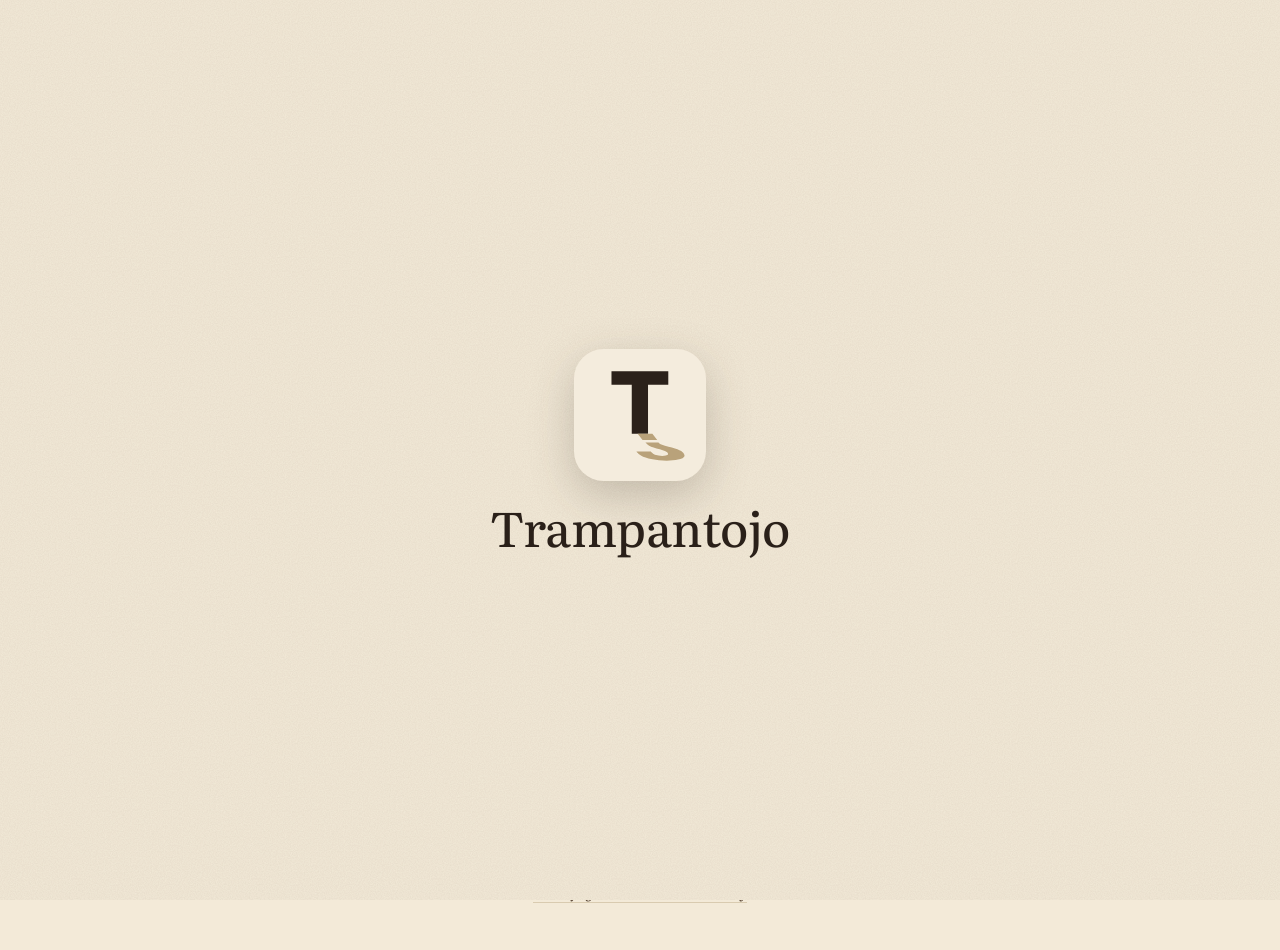
==== index.html @ ec81fda3 "Cambia el aviso del tutorial por un botón «SALTAR TUTORIAL» Co-Authored-By: Claude Opus 5.5 <noreply" ====
<!doctype html>
<html lang="es">
<head>
  <meta charset="utf-8">
  <meta name="viewport" content="width=device-width, initial-scale=1, viewport-fit=cover">
  <title>Trampantojo</title>
  <meta name="description" content="Trampantojo: tres retos crípticos al día, en español. Cada frase esconde otra.">
  <meta name="theme-color" content="#F3EAD8" id="meta-tema">
  <link rel="icon" href="img/logo.svg" type="image/svg+xml">
  <link rel="apple-touch-icon" href="img/apple-touch-icon.png">
  <script>
    // Aplica el tema guardado antes de pintar, para evitar el destello.
    try {
      var t = localStorage.getItem('trampantojo:tema');
      if (t === 'claro') document.documentElement.dataset.theme = 'light';
      if (t === 'oscuro') document.documentElement.dataset.theme = 'dark';
    } catch (e) {}
  </script>
  <link rel="preconnect" href="https://fonts.googleapis.com">
  <link rel="preconnect" href="https://fonts.gstatic.com" crossorigin>
  <link rel="stylesheet" href="https://fonts.googleapis.com/css2?family=Fraunces:ital,opsz,wght@0,9..144,400..700;1,9..144,400..600&family=Literata:ital,opsz,wght@0,7..72,400..700;1,7..72,400..500&display=swap">
  <link rel="stylesheet" href="css/estilos.css">
  <script src="volver-almanaque.js" defer></script>
  <script type="module" src="js/app.js"></script>
</head>
<body>
  <svg width="0" height="0" style="position:absolute" aria-hidden="true">
    <symbol id="i-logo" viewBox="80 80 800 800">
      <rect x="80" y="80" width="800" height="800" rx="180" fill="#F4ECDD"/>
      <g transform="translate(480 480) scale(1.35) translate(-480 -480)">
        <path d="M352 284h255v60h-91v220h-73V344h-91z" fill="#2B211A"/>
        <path d="M469.5 564 535.5 564 557.5 592 491.5 592ZM504 603 563 603 565 606 570 610 579 614 592 618 608 622 623 626 637 630 648 634 657 638 665 642 670 646 674 650 677 654 679 658 680 662 679 666 676 670 671 674 661 678 640 682 600 685.5 565 683 536 679 518 675 505 671 494 667 486 663 479 659 474 655 470 651 466 647 464 644 529 644 530 646 534 650 539 654 547 658 563 662 580 664.5 596 662 605 658 606 654 604 650 600 646 592 642 582 638 569 634 554 630 541 626 530 622 521 618 515 614 511 610 507 606Z" fill="#B9A27A"/>
      </g>
    </symbol>
    <symbol id="i-luna" viewBox="0 0 24 24"><path d="M20 14.5A8 8 0 0 1 9.5 4a8 8 0 1 0 10.5 10.5z" fill="none" stroke="currentColor" stroke-width="1.6" stroke-linejoin="round"/></symbol>
    <symbol id="i-sol" viewBox="0 0 24 24"><g fill="none" stroke="currentColor" stroke-width="1.6" stroke-linecap="round"><circle cx="12" cy="12" r="4"/><path d="M12 2.5v2.2M12 19.3v2.2M2.5 12h2.2M19.3 12h2.2M5.3 5.3l1.6 1.6M17.1 17.1l1.6 1.6M5.3 18.7l1.6-1.6M17.1 6.9l1.6-1.6"/></g></symbol>
    <symbol id="i-compartir" viewBox="0 0 24 24"><g fill="none" stroke="currentColor" stroke-width="1.7" stroke-linecap="round" stroke-linejoin="round"><path d="M12 15V3.5M7.5 8 12 3.5 16.5 8"/><path d="M5 12.5v6A2 2 0 0 0 7 20.5h10a2 2 0 0 0 2-2v-6"/></g></symbol>
  </svg>

  <!-- Portada de arranque -->
  <div class="arranque" id="arranque" aria-hidden="true">
    <svg class="arranque-logo"><use href="#i-logo"/></svg>
    <p class="arranque-nombre">Trampantojo</p>
  </div>

  <header class="cabecera">
    <a class="marca" href="./" aria-label="Trampantojo, inicio">
      <svg class="marca-icono" aria-hidden="true"><use href="#i-logo"/></svg>
      <span class="marca-texto">Trampantojo</span>
    </a>
    <div class="cabecera-acciones">
      <button type="button" class="boton-icono" id="b-ayuda" aria-label="Cómo se juega"><span aria-hidden="true">?</span></button>
      <button type="button" class="boton-icono" id="b-tema" aria-label="Cambiar a modo oscuro">
        <svg class="icono-luna" aria-hidden="true"><use href="#i-luna"/></svg>
        <svg class="icono-sol" aria-hidden="true"><use href="#i-sol"/></svg>
      </button>
    </div>
  </header>

  <main class="escena">
    <!-- Carga -->
    <section class="pantalla" id="p-carga" aria-busy="true">
      <div class="cargando">
        <svg class="caja-carga" aria-hidden="true"><use href="#i-logo"/></svg>
        <p>Preparando el truco…</p>
      </div>
    </section>

    <!-- Error -->
    <section class="pantalla" id="p-error" hidden>
      <h1 class="titulo" tabindex="-1" data-foco>El truco ha fallado</h1>
      <p>No se han podido cargar las pistas (<code>trampantojo-pistas.json</code>).</p>
      <p class="discreto">Si has abierto el archivo directamente con doble clic, el navegador bloquea la carga: sírvelo con un servidor local (lo explica el README).</p>
      <button type="button" class="boton" id="b-reintentar">Reintentar</button>
    </section>

    <!-- Presentación / primera visita -->
    <section class="pantalla" id="p-intro" hidden>
      <div class="portada">
        <svg class="portada-caja" aria-hidden="true"><use href="#i-logo"/></svg>
        <h1 class="portada-titulo" tabindex="-1" data-foco>Trampantojo</h1>
        <p class="portada-lema">Tres retos crípticos al día. Cada frase esconde otra.</p>
      </div>
      <div class="tarjeta tarjeta-texto">
        <p>Como un <strong>trampantojo</strong>, cada pista engaña a la vista: por encima parece una frase normal; por debajo, esconde las instrucciones para construir la respuesta.</p>
        <dl class="claves">
          <div><dt><span class="muestra muestra-def">La definición</span></dt><dd>Está al principio o al final. Dice <em>qué</em> buscas.</dd></div>
          <div><dt><span class="muestra muestra-ind">El juego de palabras</span></dt><dd>Anagramas, palabras ocultas, sumas… Dice <em>cómo</em> construirla.</dd></div>
          <div><dt><span class="muestra muestra-num">(4)</span></dt><dd>El número de letras de la respuesta.</dd></div>
        </dl>
      </div>
      <div class="acciones acciones-columna">
        <button type="button" class="boton" id="b-empezar">TUTORIAL</button>
        <p class="acciones-nota">Un tutorial rápido antes de los retos de hoy.</p>
        <button type="button" class="enlace" id="b-saltar-tutorial">Ya sé jugar: ir a los retos de hoy</button>
      </div>
    </section>

    <!-- Juego -->
    <section class="pantalla" id="p-juego" hidden>
      <div class="acciones acciones-columna saltar-tutorial" id="j-aviso" hidden>
        <button type="button" class="boton boton-secundario" id="j-aviso-saltar">SALTAR TUTORIAL</button>
      </div>

      <div class="pista-cabeza">
        <span class="sobretitulo" id="j-etiqueta" tabindex="-1" data-foco></span>
        <span class="dificultad" id="j-dificultad"></span>
      </div>

      <article class="tarjeta tarjeta-pista">
        <p class="pista" id="j-pista"></p>
        <ul class="leyenda" aria-label="Leyenda">
          <li data-l="def">definición</li>
          <li data-l="ind">indicador</li>
          <li data-l="mat">materia prima</li>
        </ul>
      </article>

      <div class="zona-juego" id="j-zona">
        <aside class="nota" id="j-nota" hidden>
          <span class="sobretitulo" id="j-nota-titulo"></span>
          <p id="j-nota-texto"></p>
        </aside>

        <div class="revelacion" id="j-tipo" hidden>
          <span class="sobretitulo">Tipo de juego</span>
          <p><strong id="j-tipo-nombre"></strong> <span id="j-tipo-linea"></span></p>
        </div>

        <div class="casillas-zona" id="j-casillas-zona">
          <div class="casillas" id="j-casillas" aria-hidden="true"></div>
          <input id="j-entrada" class="entrada" type="text" inputmode="text"
                 autocomplete="off" autocorrect="off" autocapitalize="characters" spellcheck="false"
                 enterkeyhint="go" aria-describedby="j-ayuda-lectura">
          <span class="solo-lectores" id="j-ayuda-lectura"></span>
        </div>
        <p class="mensaje" id="j-mensaje" aria-live="polite"></p>

        <div class="acciones">
          <button type="button" class="boton boton-secundario" id="j-ayuda">
            <span class="boton-pre">Desvelar pista</span> <span id="j-ayuda-txt"></span>
          </button>
          <button type="button" class="boton" id="j-comprobar">Comprobar</button>
        </div>
        <p class="contador-ayudas" id="j-contador"></p>
      </div>

      <section class="desmontaje" id="j-desmontaje" hidden aria-labelledby="j-desmontaje-titulo">
        <h2 class="sobretitulo sobretitulo-ornado" id="j-desmontaje-titulo">El desmontaje</h2>
        <div class="escenario" id="j-escenario"></div>
        <p class="rotulo" id="j-rotulo" aria-live="polite"></p>
        <div class="solucion" id="j-solucion" hidden>
          <p class="solucion-formula" id="j-sol-formula"></p>
          <p class="solucion-extra" id="j-sol-extra"></p>
        </div>
        <div class="acciones acciones-columna">
          <button type="button" class="enlace" id="j-saltar">Saltar animación</button>
          <button type="button" class="boton" id="j-continuar" hidden>Continuar</button>
          <button type="button" class="enlace" id="j-saltar-tutorial" hidden>Ya lo he entendido, saltar tutorial</button>
        </div>
      </section>

      <div class="acciones acciones-columna" id="j-pie">
        <button type="button" class="enlace" data-tutorial>¿Primera vez? Aprende con el tutorial</button>
      </div>
    </section>

    <!-- Fin del tutorial -->
    <section class="pantalla" id="p-fin-tutorial" hidden>
      <div class="portada portada-compacta">
        <svg class="portada-caja" aria-hidden="true"><use href="#i-logo"/></svg>
        <h1 class="titulo" tabindex="-1" data-foco>Ya sabes mirar dos veces</h1>
      </div>
      <div class="tarjeta tarjeta-texto">
        <p>Has visto cinco trucos. En los retos diarios aparecerán también la <strong>resta</strong> (quitar letras), el <strong>contenedor</strong> (una palabra dentro de otra) y las <strong>combinadas</strong>, que encadenan varios.</p>
        <p>Si te atascas, pide ayuda. Siempre llegan en el mismo orden: primero se subraya la definición, después se revela el tipo de juego y, por último, se destapan letras.</p>
      </div>
      <div class="acciones acciones-columna">
        <button type="button" class="boton" id="b-ir-hoy">Ver los retos de hoy</button>
      </div>
    </section>

    <!-- Resultado del día -->
    <section class="pantalla" id="p-final" hidden>
      <header class="final-cabeza">
        <p class="sobretitulo" id="f-numero" tabindex="-1" data-foco></p>
        <p class="final-fecha" id="f-fecha"></p>
      </header>
      <ol class="final-retos" id="f-retos"></ol>
      <p class="final-ayudas" id="f-ayudas"></p>

      <div class="tarjeta racha">
        <div class="racha-dato">
          <span class="cifra" id="f-racha">0</span>
          <span class="racha-etiqueta" id="f-racha-etiqueta">días de racha</span>
        </div>
        <div class="racha-dato">
          <span class="cifra cifra-secundaria" id="f-mejor">0</span>
          <span class="racha-etiqueta">mejor racha</span>
        </div>
        <ol class="semana" id="f-semana" aria-label="Últimos siete días"></ol>
      </div>

      <div class="acciones acciones-columna">
        <button type="button" class="boton" id="f-compartir">
          <svg class="icono-boton" aria-hidden="true"><use href="#i-compartir"/></svg>
          Compartir resultado
        </button>
        <a class="boton boton-secundario" data-almanaque-volver hidden href="https://joseleking.github.io/Almanaque/">☜ Regresar al Almanaque</a>
        <p class="aviso" id="f-aviso" aria-live="polite"></p>
      </div>

      <div class="cuenta">
        <span class="sobretitulo">Nuevos retos en</span>
        <time class="cuenta-reloj" id="f-cuenta">--:--:--</time>
      </div>

      <div class="acciones acciones-columna">
        <button type="button" class="enlace" data-tutorial>Repasar el tutorial</button>
      </div>
    </section>
  </main>

  <dialog class="dialogo" id="d-ayuda" aria-labelledby="d-ayuda-titulo">
    <div class="dialogo-cuerpo">
      <div class="dialogo-cabeza">
        <h2 class="titulo" id="d-ayuda-titulo">Cómo se juega</h2>
        <button type="button" class="boton-icono" id="d-cerrar" aria-label="Cerrar"><span aria-hidden="true">×</span></button>
      </div>
      <p>Cada día hay tres retos nuevos, de menos a más difícil. Cada pista tiene dos lecturas: la de la superficie, que parece una frase normal, y la oculta, que explica cómo se construye la respuesta.</p>
      <p>Toda pista tiene una <span class="muestra muestra-def">definición</span>, al principio o al final, y un <span class="muestra muestra-ind">juego de palabras</span>, señalado casi siempre por un <em>indicador</em>. El número entre paréntesis es la longitud de la respuesta.</p>
      <p>No importan las tildes ni las mayúsculas (á = a), pero la <strong>ñ</strong> es una letra distinta de la n.</p>
      <h3 class="sobretitulo">Los trucos</h3>
      <dl class="glosario" id="d-glosario"></dl>
      <h3 class="sobretitulo">Las ayudas</h3>
      <ol class="lista-ayudas">
        <li>Subrayar la definición.</li>
        <li>Revelar el tipo de juego.</li>
        <li>Destapar una letra (puedes repetirla).</li>
      </ol>
      <p class="discreto">Al compartir tu resultado solo se ve cuántas ayudas usaste, nunca la respuesta.</p>
      <div class="acciones acciones-columna">
        <button type="button" class="boton boton-secundario" id="d-tutorial">Repetir el tutorial</button>
      </div>
    </div>
  </dialog>
</body>
</html>
---- css/estilos.css ----
/* ═══════════════════════════════════════════════════════════════════
   Trampantojo — papel, tinta sepia y un poco de ilusionismo.
   Misma familia que Periplo, Mentidero y Calendas: papel #F4ECDD,
   tinta #2B211A y un único acento propio, el verde #2F6B4E.
   ═══════════════════════════════════════════════════════════════════ */

:root {
  color-scheme: light;
  --papel: #F3EAD8;
  --papel-alto: #FBF6EA;
  --papel-hondo: #E9DDC4;
  --tinta: #2A2019;
  --tinta-2: #5E4C3A;
  --tinta-3: #7D6A55;
  --linea: #D9CBB0;
  --regla: #2A2019;
  --acento: #2F6B4E;
  --acento-suave: rgba(47, 107, 78, .12);
  --alerta: #A3352C;
  --oro: #A8823A;
  --oro-texto: #7A5C24;
  --marcador: rgba(185, 162, 122, .45);
  --azul: #2F5D78;
  --verde: #3C6A3E;
  --ambar: #C08A2E;
  --acierto-fondo: #2A2019;
  --acierto-tinta: #F3EAD8;
  --sombra: 0 1px 0 rgba(255, 255, 255, .6) inset, 0 22px 44px -28px rgba(42, 32, 25, .5), 0 2px 6px -3px rgba(42, 32, 25, .18);
  --grano: url("data:image/svg+xml,%3Csvg xmlns='http://www.w3.org/2000/svg' width='180' height='180'%3E%3Cfilter id='n'%3E%3CfeTurbulence type='fractalNoise' baseFrequency='.85' numOctaves='3' stitchTiles='stitch'/%3E%3CfeColorMatrix values='0 0 0 0 .16 0 0 0 0 .12 0 0 0 0 .08 0 0 0 .1 0'/%3E%3C/filter%3E%3Crect width='100%25' height='100%25' filter='url(%23n)'/%3E%3C/svg%3E");
  --ver-luna: block;
  --ver-sol: none;

  --f-display: 'Fraunces', 'Iowan Old Style', Georgia, serif;
  --f-texto: 'Literata', 'Iowan Old Style', Georgia, serif;
}

@media (prefers-color-scheme: dark) {
  :root:not([data-theme="light"]) {
    color-scheme: dark;
    --papel: #1D1813;
    --papel-alto: #2A231C;
    --papel-hondo: #15110D;
    --tinta: #EFE4CF;
    --tinta-2: #C2B196;
    --tinta-3: #9C8A72;
    --linea: #3E3327;
    --regla: #B3A18A;
    --acento: #8CC4A2;
    --acento-suave: rgba(140, 196, 162, .14);
    --alerta: #E58A7F;
    --oro: #D6A46D;
    --oro-texto: #DDB27F;
    --marcador: rgba(185, 162, 122, .26);
    --azul: #93B6D6;
    --verde: #8FC08A;
    --ambar: #DDB25C;
    --acierto-fondo: #EFE4CF;
    --acierto-tinta: #2A2019;
    --sombra: 0 1px 0 rgba(255, 255, 255, .04) inset, 0 24px 48px -26px rgba(0, 0, 0, .85), 0 2px 8px -3px rgba(0, 0, 0, .5);
    --grano: url("data:image/svg+xml,%3Csvg xmlns='http://www.w3.org/2000/svg' width='180' height='180'%3E%3Cfilter id='n'%3E%3CfeTurbulence type='fractalNoise' baseFrequency='.85' numOctaves='3' stitchTiles='stitch'/%3E%3CfeColorMatrix values='0 0 0 0 .94 0 0 0 0 .89 0 0 0 0 .81 0 0 0 .05 0'/%3E%3C/filter%3E%3Crect width='100%25' height='100%25' filter='url(%23n)'/%3E%3C/svg%3E");
    --ver-luna: none;
    --ver-sol: block;
  }
}

:root[data-theme="dark"] {
  color-scheme: dark;
  --papel: #1D1813;
  --papel-alto: #2A231C;
  --papel-hondo: #15110D;
  --tinta: #EFE4CF;
  --tinta-2: #C2B196;
  --tinta-3: #9C8A72;
  --linea: #3E3327;
  --regla: #B3A18A;
  --acento: #8CC4A2;
  --acento-suave: rgba(140, 196, 162, .14);
  --alerta: #E58A7F;
  --oro: #D6A46D;
  --oro-texto: #DDB27F;
  --marcador: rgba(185, 162, 122, .26);
  --azul: #93B6D6;
  --verde: #8FC08A;
  --ambar: #DDB25C;
  --acierto-fondo: #EFE4CF;
  --acierto-tinta: #2A2019;
  --sombra: 0 1px 0 rgba(255, 255, 255, .04) inset, 0 24px 48px -26px rgba(0, 0, 0, .85), 0 2px 8px -3px rgba(0, 0, 0, .5);
  --grano: url("data:image/svg+xml,%3Csvg xmlns='http://www.w3.org/2000/svg' width='180' height='180'%3E%3Cfilter id='n'%3E%3CfeTurbulence type='fractalNoise' baseFrequency='.85' numOctaves='3' stitchTiles='stitch'/%3E%3CfeColorMatrix values='0 0 0 0 .94 0 0 0 0 .89 0 0 0 0 .81 0 0 0 .05 0'/%3E%3C/filter%3E%3Crect width='100%25' height='100%25' filter='url(%23n)'/%3E%3C/svg%3E");
  --ver-luna: none;
  --ver-sol: block;
}

/* ── Base ─────────────────────────────────────────────────────────── */

*, *::before, *::after { box-sizing: border-box; }
[hidden] { display: none !important; }

html { -webkit-text-size-adjust: 100%; text-size-adjust: 100%; }

body {
  margin: 0;
  min-height: 100vh;
  min-height: 100dvh;
  background-color: var(--papel);
  background-image: var(--grano);
  background-attachment: fixed;
  color: var(--tinta);
  font-family: var(--f-texto);
  font-size: 1rem;
  line-height: 1.5;
  -webkit-font-smoothing: antialiased;
  -webkit-tap-highlight-color: transparent;
  transition: background-color .3s, color .3s;
}

p { margin: 0 0 .8em; }
code { font-size: .9em; }
button { font: inherit; color: inherit; }

:focus-visible { outline: 2px solid var(--oro); outline-offset: 3px; border-radius: 4px; }
[tabindex="-1"]:focus { outline: none; }

.solo-lectores {
  position: absolute; width: 1px; height: 1px; overflow: hidden;
  clip: rect(0 0 0 0); clip-path: inset(50%); white-space: nowrap;
}

.sobretitulo {
  display: block;
  margin: 0;
  font-family: var(--f-texto);
  font-size: .72rem;
  font-weight: 600;
  letter-spacing: .16em;
  text-transform: uppercase;
  color: var(--acento);
}

.titulo {
  margin: 0 0 .5em;
  font-family: var(--f-display);
  font-size: 1.75rem;
  font-weight: 600;
  line-height: 1.15;
  font-variation-settings: 'opsz' 72;
  letter-spacing: -.01em;
  text-wrap: balance;
}

.discreto { color: var(--tinta-3); font-size: .9rem; }

/* ── Cabecera ─────────────────────────────────────────────────────── */

.cabecera {
  display: flex;
  align-items: center;
  justify-content: space-between;
  max-width: 30rem;
  margin: 0 auto;
  padding: calc(10px + env(safe-area-inset-top)) 16px 10px;
  border-bottom: 3px double var(--regla);
}

.marca {
  display: inline-flex;
  align-items: center;
  gap: 10px;
  color: var(--tinta);
  text-decoration: none;
}
.marca-icono { width: 34px; height: 34px; filter: drop-shadow(0 1px 1.5px rgba(0, 0, 0, .18)); }
.marca-texto {
  font-family: var(--f-display);
  font-size: 1.3rem;
  font-weight: 600;
  font-variation-settings: 'opsz' 36;
  letter-spacing: -.005em;
}
.marca-texto em { font-style: italic; font-weight: 500; color: var(--acento); }

.cabecera-acciones { display: flex; gap: 8px; }

.boton-icono {
  display: grid;
  place-items: center;
  width: 40px;
  height: 40px;
  padding: 0;
  border: 1px solid var(--linea);
  border-radius: 50%;
  background: transparent;
  color: var(--tinta);
  font-family: var(--f-display);
  font-size: 1.2rem;
  font-weight: 500;
  cursor: pointer;
  transition: background-color .2s, border-color .2s;
}
.boton-icono:hover { background: var(--papel-alto); border-color: var(--tinta-3); }
.boton-icono svg { width: 20px; height: 20px; }
.icono-luna { display: var(--ver-luna); }
.icono-sol { display: var(--ver-sol); }

/* ── Escena ───────────────────────────────────────────────────────── */

.escena {
  max-width: 30rem;
  margin: 0 auto;
  padding: 0 16px calc(36px + env(safe-area-inset-bottom));
}

.pantalla { animation: aparece .45s ease-out both; }
@keyframes aparece { from { opacity: 0; transform: translateY(6px); } }

/* ── Tarjetas ─────────────────────────────────────────────────────── */

.tarjeta {
  position: relative;
  background: var(--papel-alto);
  border: 1px solid var(--linea);
  border-radius: 3px;
  box-shadow: inset 0 0 0 5px var(--papel-alto), inset 0 0 0 6px var(--linea), var(--sombra);
}
.tarjeta::before, .tarjeta::after {
  content: '✦';
  position: absolute;
  font-size: 9px;
  line-height: 1;
  color: var(--oro);
}
.tarjeta::before { top: 9px; left: 10px; }
.tarjeta::after { bottom: 9px; right: 10px; }

.tarjeta-texto { padding: 22px 22px 14px; line-height: 1.6; }

/* ── Botones ──────────────────────────────────────────────────────── */

.acciones {
  display: flex;
  flex-wrap: wrap;
  justify-content: center;
  gap: 10px;
  margin-top: 16px;
}
.acciones > .boton { flex: 1 1 0; }
.acciones-columna { flex-direction: column; align-items: stretch; }
.acciones-columna > .boton { flex: none; }

.boton {
  display: inline-flex;
  align-items: center;
  justify-content: center;
  gap: 8px;
  min-height: 50px;
  padding: 12px 18px;
  border: 1px solid var(--tinta);
  border-radius: 4px;
  background: var(--tinta);
  color: var(--papel);
  font-family: var(--f-texto);
  font-size: 1rem;
  font-weight: 600;
  letter-spacing: .01em;
  cursor: pointer;
  box-shadow: 0 1px 0 rgba(255, 255, 255, .15) inset, 0 8px 18px -12px rgba(0, 0, 0, .6);
  transition: transform .12s, background-color .2s, opacity .2s;
}
.boton:hover { background: color-mix(in srgb, var(--tinta) 88%, var(--acento)); }
.boton:active { transform: translateY(1px); }
.boton:disabled { opacity: .4; cursor: default; transform: none; }

.boton-secundario {
  background: transparent;
  color: var(--tinta);
  box-shadow: none;
}
.boton-secundario:hover { background: var(--papel-alto); }
a.boton { text-decoration: none; }

#j-ayuda { flex-direction: column; gap: 1px; line-height: 1.2; padding-block: 7px; font-size: .95rem; }
.boton-pre {
  display: block;
  font-size: .64rem;
  font-weight: 700;
  letter-spacing: .14em;
  text-transform: uppercase;
  color: var(--acento);
}

.icono-boton { width: 19px; height: 19px; }

.enlace {
  min-height: 44px;
  padding: 8px 12px;
  border: 0;
  background: none;
  color: var(--tinta-2);
  font-family: var(--f-texto);
  font-style: italic;
  font-size: .95rem;
  text-decoration: underline;
  text-decoration-color: var(--linea);
  text-underline-offset: .25em;
  cursor: pointer;
}
.enlace:hover { color: var(--tinta); text-decoration-color: var(--acento); }

/* ── Carga y error ────────────────────────────────────────────────── */

.cargando {
  display: grid;
  place-items: center;
  gap: 14px;
  min-height: 60vh;
  color: var(--tinta-3);
  font-style: italic;
}
.caja-carga { width: 72px; height: 72px; animation: flota 1.6s ease-in-out infinite; }
@keyframes flota { 50% { transform: translateY(-6px); } }

#p-error { padding-top: 40px; text-align: center; }

/* ── Portada de arranque ──────────────────────────────────────────── */

.arranque {
  position: fixed;
  inset: 0;
  z-index: 10;
  display: flex;
  flex-direction: column;
  align-items: center;
  justify-content: center;
  gap: 22px;
  padding: env(safe-area-inset-top) 16px env(safe-area-inset-bottom);
  background-color: var(--papel);
  background-image: var(--grano);
  transition: opacity .5s ease, visibility 0s .5s;
}
.arranque.fuera { opacity: 0; visibility: hidden; }
.arranque-logo {
  width: 132px;
  height: 132px;
  filter: drop-shadow(0 14px 22px rgba(42, 32, 25, .22));
  animation: aparece .6s ease-out both;
}
.arranque-nombre {
  margin: 0;
  font-family: var(--f-texto);
  font-size: clamp(2.2rem, 10vw, 3rem);
  font-weight: 450;
  line-height: 1;
  font-variation-settings: 'opsz' 36;
  letter-spacing: -.01em;
  color: var(--tinta);
  animation: aparece .6s .15s ease-out both;
}

/* ── Portada (primera visita) ─────────────────────────────────────── */

.portada {
  position: relative;
  padding: 34px 0 26px;
  text-align: center;
}
.portada-caja { width: 104px; height: 104px; filter: drop-shadow(0 14px 22px rgba(42, 32, 25, .22)); }
.portada::after {
  content: '✦';
  position: absolute;
  top: 26px;
  left: calc(50% + 56px);
  color: var(--oro);
  font-size: 15px;
  animation: centelleo 2.8s ease-in-out infinite;
}
@keyframes centelleo {
  0%, 100% { opacity: .15; transform: scale(.6) rotate(0); }
  50% { opacity: 1; transform: scale(1.1) rotate(45deg); }
}

.portada-titulo {
  margin: 14px 0 16px;
  font-family: var(--f-display);
  font-size: clamp(2.3rem, 11.5vw, 3.3rem);
  font-weight: 600;
  line-height: 1;
  font-variation-settings: 'opsz' 144;
  letter-spacing: -.02em;
}
.portada-lema {
  text-wrap: balance;
  font-style: italic;
  font-size: 1.05rem;
  color: var(--tinta-2);
}
.portada-compacta { padding: 26px 0 14px; }
.portada-compacta .portada-caja { width: 72px; height: 72px; }
.portada-compacta::after { top: 16px; left: calc(50% + 40px); }

.claves { margin: 16px 0 6px; }
.claves > div {
  display: grid;
  grid-template-columns: 1fr;
  gap: 2px;
  padding: 10px 0;
  border-top: 1px solid var(--linea);
}
.claves dt { font-weight: 600; }
.claves dd { margin: 0; color: var(--tinta-2); font-size: .95rem; }

.muestra-def {
  background: linear-gradient(var(--acento), var(--acento)) no-repeat 0 94% / 100% .1em;
}
.muestra-ind {
  background: linear-gradient(var(--marcador), var(--marcador)) no-repeat 0 78% / 100% .55em;
}
.muestra-num { font-family: var(--f-display); font-style: italic; color: var(--acento); font-size: 1.1em; }

/* ── Pantalla de juego ────────────────────────────────────────────── */

.pista-cabeza {
  display: flex;
  align-items: baseline;
  justify-content: space-between;
  margin: 20px 2px 10px;
}
.dificultad { color: var(--oro); font-size: .8rem; letter-spacing: 3px; }
.dificultad .apagada { opacity: .28; }

.tarjeta-pista { padding: 30px 22px 22px; }

.pista {
  margin: 0;
  font-family: var(--f-texto);
  font-size: clamp(1.45rem, 6.3vw, 1.9rem);
  font-weight: 450;
  line-height: 1.4;
  font-variation-settings: 'opsz' 36;
  text-align: center;
  text-wrap: balance;
  color: var(--tinta);
  transition: color .6s;
}
.longitud {
  font-family: var(--f-display);
  font-style: italic;
  font-weight: 500;
  color: var(--acento);
  white-space: nowrap;
}

/* Los tres «fondos» de la pista: definición, indicador y materia prima */
.seg {
  border-radius: 2px;
  background-repeat: no-repeat;
  -webkit-box-decoration-break: clone;
  box-decoration-break: clone;
  transition: background-size .9s cubic-bezier(.6, .05, .25, 1), color .6s, text-decoration-color .6s;
}
.seg-def {
  background-image: linear-gradient(var(--acento), var(--acento));
  background-position: 0 94%;
  background-size: 0% .085em;
}
.ver-def .seg-def { background-size: 100% .085em; }

.seg-ind {
  padding: 0 .06em;
  margin: 0 -.06em;
  background-image: linear-gradient(100deg, transparent .2em, var(--marcador) .3em, var(--marcador) calc(100% - .3em), transparent calc(100% - .2em));
  background-position: 0 80%;
  background-size: 0% .62em;
}
.ver-ind .seg-ind { background-size: 100% .62em; }

.seg-mat {
  text-decoration: underline dotted;
  text-decoration-thickness: .09em;
  text-underline-offset: .24em;
  text-decoration-color: transparent;
}
.ver-mat .seg-mat { color: var(--azul); text-decoration-color: var(--azul); }

/* Durante el desmontaje, lo que no forma parte del truco se apaga */
.desmontando .pista { color: var(--tinta-3); }
.desmontando .pista .longitud { color: var(--tinta-3); }
.desmontando.ver-def .seg-def,
.desmontando.ver-ind .seg-ind { color: var(--tinta); }

.leyenda {
  display: flex;
  flex-wrap: wrap;
  justify-content: center;
  gap: 6px 16px;
  margin: 0;
  padding: 0;
  list-style: none;
  font-size: .7rem;
  font-weight: 600;
  letter-spacing: .12em;
  text-transform: uppercase;
  color: var(--tinta-3);
}
.leyenda li { display: none; align-items: center; gap: 7px; animation: aparece .5s ease-out both; }
.leyenda li::before { content: ''; display: inline-block; width: 18px; }
.leyenda li[data-l="def"]::before { height: 2px; background: var(--acento); }
.leyenda li[data-l="ind"]::before { height: 9px; background: var(--marcador); }
.leyenda li[data-l="mat"]::before { height: 0; border-top: 2px dotted var(--azul); }
.ver-def .leyenda, .ver-ind .leyenda { margin-top: 16px; }
.ver-def .leyenda li[data-l="def"],
.ver-ind .leyenda li[data-l="ind"],
.ver-mat .leyenda li[data-l="mat"] { display: inline-flex; }

.nota {
  margin: 16px 0 0;
  padding: 10px 14px 4px 16px;
  border-left: 2px solid var(--oro);
  color: var(--tinta-2);
  font-size: .95rem;
  line-height: 1.5;
}
.nota .sobretitulo { color: var(--oro-texto); margin-bottom: 4px; }
.nota p { margin-bottom: 6px; }

.saltar-tutorial { margin: 18px 0 0; }

.acciones-nota { margin: 2px 0 0; text-align: center; font-size: .88rem; color: var(--tinta-3); }

.revelacion {
  margin: 14px 0 0;
  padding: 10px 14px 4px;
  border: 1px dashed var(--linea);
  border-radius: 4px;
  font-size: .95rem;
  line-height: 1.45;
}
.revelacion .sobretitulo { margin-bottom: 4px; }
.revelacion strong { font-family: var(--f-display); font-weight: 600; font-size: 1.05em; }

/* ── Casillas ─────────────────────────────────────────────────────── */

.casillas-zona { position: relative; margin: 24px 0 4px; }

.entrada {
  position: absolute;
  inset: -6px 0;
  z-index: 2;
  width: 100%;
  height: calc(100% + 12px);
  margin: 0;
  padding: 0;
  border: 0;
  opacity: 0;
  background: transparent;
  color: transparent;
  caret-color: transparent;
  font-size: 16px; /* evita el zoom de iOS */
  cursor: text;
}

.casillas {
  display: flex;
  justify-content: center;
  gap: var(--gap, 7px);
  perspective: 500px;
}

.casilla {
  position: relative;
  display: grid;
  place-items: center;
  flex: none;
  width: var(--tam, 44px);
  height: calc(var(--tam, 44px) * 1.2);
  background: var(--papel-alto);
  border: 1px solid var(--linea);
  border-bottom: 4px double var(--tinta);
  border-radius: 5px 5px 3px 3px;
  color: var(--tinta);
  font-family: var(--f-display);
  font-size: calc(var(--tam, 44px) * .6);
  font-weight: 600;
  font-variation-settings: 'opsz' 72;
  line-height: 1;
  box-shadow: 0 6px 12px -10px rgba(0, 0, 0, .5);
  transition: border-color .2s, background-color .2s, transform .15s;
}
.casilla.activa { border-bottom-color: var(--acento); transform: translateY(-2px); }
.casilla.activa::after {
  content: '';
  position: absolute;
  left: 30%;
  right: 30%;
  bottom: 18%;
  height: 2px;
  background: var(--acento);
  animation: parpadeo 1.1s steps(1) infinite;
}
@keyframes parpadeo { 50% { opacity: 0; } }

.casilla.fija {
  color: var(--oro-texto);
  background: color-mix(in srgb, var(--papel-alto) 70%, var(--marcador));
  border-bottom-color: var(--oro);
}
.casilla.fija::before {
  content: '✦';
  position: absolute;
  top: 3px;
  right: 4px;
  font-size: 7px;
  color: var(--oro);
}
.casilla.destapada { animation: destapar .6s cubic-bezier(.3, .7, .3, 1); }
@keyframes destapar {
  0% { transform: rotateY(90deg); }
  100% { transform: none; }
}

.casilla.acierto {
  background: var(--acierto-fondo);
  border-color: transparent;
  border-bottom-color: var(--oro);
  color: var(--acierto-tinta);
  animation: voltear .55s cubic-bezier(.3, .7, .3, 1.2) calc(var(--i, 0) * 80ms) both;
}
@keyframes voltear {
  0% { transform: rotateX(90deg) scale(.92); }
  100% { transform: none; }
}

.casillas.sacude { animation: sacudida .45s cubic-bezier(.36, .07, .19, .97); }
@keyframes sacudida {
  15% { transform: translateX(-6px); }
  35% { transform: translateX(5px); }
  55% { transform: translateX(-3px); }
  75% { transform: translateX(2px); }
}

.mensaje {
  min-height: 1.5em;
  margin: 12px 0 0;
  text-align: center;
  font-style: italic;
  font-size: .95rem;
  color: var(--tinta-2);
}

.contador-ayudas {
  margin: 12px 0 0;
  text-align: center;
  font-size: .82rem;
  color: var(--tinta-3);
  letter-spacing: .02em;
}

/* ── Desmontaje ───────────────────────────────────────────────────── */

.desmontaje { margin-top: 22px; text-align: center; animation: aparece .5s ease-out both; }

.sobretitulo-ornado {
  display: flex;
  align-items: center;
  gap: 12px;
}
.sobretitulo-ornado::before, .sobretitulo-ornado::after {
  content: '';
  flex: 1;
  height: 4px;
  border-top: 1px solid var(--linea);
  border-bottom: 1px solid var(--linea);
}

.escenario {
  position: relative;
  display: flex;
  justify-content: center;
  align-items: center;
  gap: 5px;
  min-height: calc(var(--tam, 44px) * 1.2 + 3.4em);
  padding: 2em 0 1em;
  perspective: 700px;
}
.escenario.destello::before {
  content: '';
  position: absolute;
  inset: 10% 10%;
  background: radial-gradient(closest-side, var(--marcador), transparent);
  animation: halo 1.6s ease-out forwards;
  pointer-events: none;
}
@keyframes halo { 0% { opacity: 0; transform: scale(.6); } 30% { opacity: 1; } 100% { opacity: 0; transform: scale(1.4); } }

.caja-escenario {
  position: absolute;
  left: 50%;
  top: 50%;
  transform: translate(-50%, -50%);
  opacity: .6;
}
.caja-escenario svg { display: block; width: 58px; height: 58px; animation: flota 1.8s ease-in-out infinite; }

.ficha {
  position: relative;
  top: 0;
  display: grid;
  place-items: center;
  flex: none;
  width: var(--tam, 44px);
  height: calc(var(--tam, 44px) * 1.2);
  background: var(--papel-alto);
  border: 1px solid var(--linea);
  border-bottom: 3px double var(--tinta);
  border-radius: 4px 4px 3px 3px;
  color: var(--tinta);
  font-family: var(--f-display);
  font-size: calc(var(--tam, 44px) * .6);
  font-weight: 600;
  font-variation-settings: 'opsz' 72;
  line-height: 1;
  backface-visibility: visible;
  transition: background-color .45s, color .45s, opacity .45s, border-color .45s, box-shadow .45s;
}
.ficha.materia { color: var(--azul); border-color: color-mix(in srgb, var(--azul) 45%, var(--linea)); border-bottom-color: var(--azul); }
.ficha.suelta { top: -.3em; }
.ficha.suelta-b { top: -.6em; }
.ficha.alta { top: -1.25em; color: var(--acento); border-color: var(--acento); }
.ficha.espejo { box-shadow: 0 0 0 3px var(--marcador); }
.ficha.sonido { animation: onda 1.2s ease-in-out calc(var(--i, 0) * 130ms) infinite; }
@keyframes onda { 50% { transform: translateY(-.22em); } }
.ficha.tachada { color: var(--alerta); border-color: var(--alerta); opacity: .85; }
.ficha.tachada::after {
  content: '';
  position: absolute;
  left: 10%;
  right: 10%;
  top: 50%;
  height: 2px;
  background: var(--alerta);
  transform: rotate(-14deg);
}
.ficha.muda { opacity: .35; border-style: dashed; color: var(--tinta-3); }
.ficha.cambia { color: var(--acento); border-color: var(--acento); box-shadow: 0 0 0 4px var(--acento-suave); }
.ficha.tenue { opacity: .26; }
.ficha.brilla {
  color: var(--tinta);
  border-color: var(--oro);
  border-bottom-color: var(--oro);
  box-shadow: 0 0 0 3px var(--marcador), 0 8px 22px -8px var(--oro);
}
.ficha.final {
  background: var(--acierto-fondo);
  color: var(--acierto-tinta);
  border-color: transparent;
  border-bottom-color: var(--oro);
  box-shadow: 0 10px 22px -12px rgba(0, 0, 0, .55);
}
.ficha.signo, .ficha.hueco {
  background: none;
  border: 0;
  box-shadow: none;
}
.ficha.signo {
  width: calc(var(--tam, 44px) * .6);
  color: var(--acento);
  font-weight: 400;
}
.ficha.hueco { width: calc(var(--tam, 44px) * .45); }

.chispa {
  position: absolute;
  left: 50%;
  top: 55%;
  color: var(--oro);
  font-size: 13px;
  pointer-events: none;
  animation: chispa 1.3s cubic-bezier(.2, .7, .3, 1) both;
}
@keyframes chispa {
  0% { opacity: 0; transform: translate(-50%, -50%) scale(.2); }
  25% { opacity: 1; }
  100% { opacity: 0; transform: translate(calc(-50% + var(--x)), calc(-50% + var(--y))) scale(1) rotate(120deg); }
}

.rotulo {
  min-height: 3em;
  margin: 2px 6px 0;
  font-size: 1.04rem;
  line-height: 1.45;
  color: var(--tinta-2);
  text-wrap: balance;
}
.rotulo .v, .solucion .v {
  font-family: var(--f-display);
  font-weight: 600;
  font-size: .95em;
  letter-spacing: .06em;
  color: var(--tinta);
}

.solucion {
  margin: 14px 0 0;
  padding: 14px 8px 8px;
  border-top: 3px double var(--regla);
}
.solucion-formula {
  margin: 0 0 6px;
  font-family: var(--f-display);
  font-size: 1.35rem;
  font-weight: 500;
  font-variation-settings: 'opsz' 48;
  letter-spacing: .01em;
  color: var(--tinta);
}
.solucion-extra { margin: 0; font-style: italic; font-size: .93rem; color: var(--tinta-2); }

/* ── Resultado del día ────────────────────────────────────────────── */

.final-cabeza { margin: 26px 0 16px; text-align: center; }
.final-fecha {
  margin: 4px 0 0;
  font-family: var(--f-display);
  font-style: italic;
  font-size: 1.45rem;
  font-weight: 500;
  font-variation-settings: 'opsz' 72;
}
.final-retos { display: grid; gap: 18px; margin: 4px 0 18px; padding: 0; list-style: none; }
.final-reto { display: grid; gap: 8px; }
.casillas-final { margin: 0; }
.final-reto-pie { margin: 0; text-align: center; font-size: .9rem; color: var(--tinta-2); }
.final-reto-pie .enlace { min-height: 0; padding: 6px 2px; font-size: inherit; }
.final-pista {
  margin: 0 8px;
  text-align: center;
  font-style: italic;
  color: var(--tinta-2);
  text-wrap: balance;
}
.final-ayudas { text-align: center; font-size: .95rem; margin-bottom: 0; }

.racha {
  display: grid;
  grid-template-columns: 1fr 1fr;
  gap: 8px;
  margin: 20px 0 6px;
  padding: 22px 18px 16px;
  text-align: center;
}
.racha-dato { display: grid; gap: 2px; }
.cifra {
  font-family: var(--f-display);
  font-size: 2.8rem;
  font-weight: 600;
  line-height: 1;
  font-variation-settings: 'opsz' 144;
  font-variant-numeric: lining-nums;
}
.cifra-secundaria { color: var(--tinta-3); }
.racha-etiqueta {
  font-size: .7rem;
  font-weight: 600;
  letter-spacing: .14em;
  text-transform: uppercase;
  color: var(--tinta-3);
}

.semana {
  grid-column: 1 / -1;
  display: flex;
  justify-content: space-between;
  margin: 12px 0 0;
  padding: 14px 6px 0;
  border-top: 1px solid var(--linea);
  list-style: none;
}
.semana li { display: grid; justify-items: center; gap: 6px; min-width: 24px; }
.semana .fuera { visibility: hidden; }
.punto {
  width: 14px;
  height: 14px;
  border: 1.5px solid var(--linea);
  border-radius: 50%;
}
.semana .limpia .punto { background: var(--verde); border-color: var(--verde); }
.semana .con-ayudas .punto { background: var(--ambar); border-color: var(--ambar); }
.letra-dia { font-size: .72rem; font-weight: 600; color: var(--tinta-3); }
.semana .hoy .letra-dia { color: var(--acento); }

.aviso { min-height: 1.4em; margin: 2px 0 0; text-align: center; font-size: .9rem; color: var(--tinta-2); overflow-wrap: anywhere; }

.cuenta { margin: 18px 0 0; text-align: center; }
.cuenta-reloj {
  display: block;
  margin-top: 4px;
  font-family: var(--f-display);
  font-size: 2.1rem;
  font-weight: 500;
  font-variant-numeric: tabular-nums lining-nums;
  letter-spacing: .03em;
}

/* ── Diálogo ──────────────────────────────────────────────────────── */

.dialogo {
  width: min(30rem, calc(100% - 24px));
  max-height: min(86dvh, 46rem);
  padding: 0;
  border: 1px solid var(--linea);
  border-radius: 6px;
  background: var(--papel-alto);
  color: var(--tinta);
  box-shadow: var(--sombra);
}
.dialogo::backdrop { background: rgba(20, 14, 9, .55); backdrop-filter: blur(2px); }
.dialogo[open] { animation: aparece .3s ease-out; }
.dialogo-cuerpo { padding: 18px 20px 20px; line-height: 1.55; }
.dialogo-cabeza { display: flex; align-items: center; justify-content: space-between; gap: 12px; margin-bottom: 8px; }
.dialogo-cabeza .titulo { margin: 0; }
.dialogo h3 { margin: 20px 0 8px; }
.glosario { margin: 0; }
.glosario > div { padding: 8px 0; border-top: 1px solid var(--linea); }
.glosario dt { font-family: var(--f-display); font-weight: 600; }
.glosario dd { margin: 0; color: var(--tinta-2); font-size: .94rem; }
.glosario .ejemplo { display: block; margin-top: 2px; font-style: italic; color: var(--tinta-3); }
.lista-ayudas { margin: 0 0 12px; padding-left: 1.3em; }

/* ── Pantallas anchas: un poco más de aire ────────────────────────── */

@media (min-width: 560px) {
  .tarjeta-pista { padding: 40px 34px 28px; }
  .pista-cabeza { margin-top: 32px; }
}

@media (prefers-reduced-motion: reduce) {
  *, *::before, *::after {
    animation-duration: .01ms !important;
    animation-iteration-count: 1 !important;
    transition-duration: .01ms !important;
  }
}
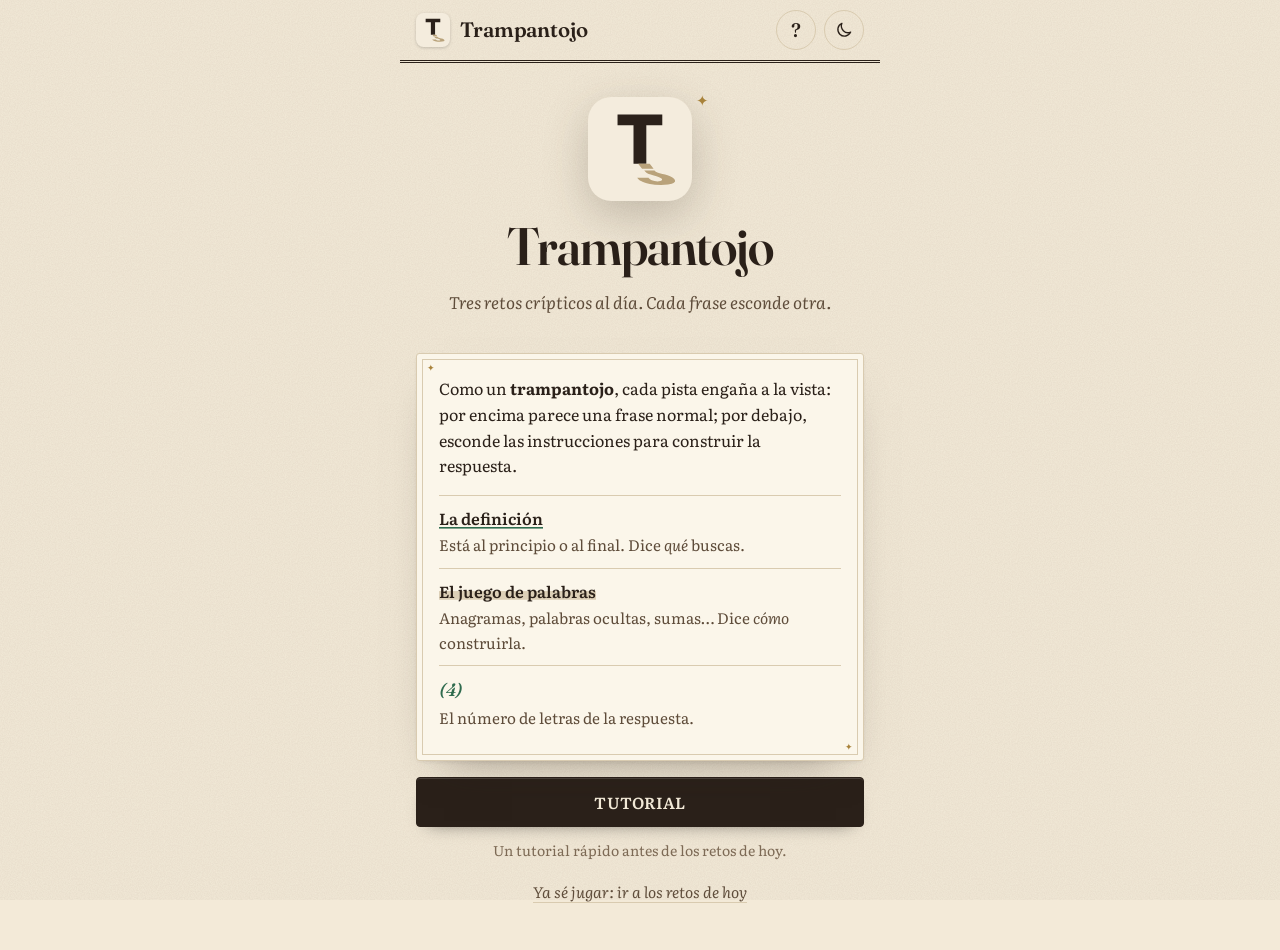
==== commit a25e7887: "Destaca «REPETIR TUTORIAL» en «Cómo se juega» Co-Authored-By: Claude Opus 5.5 <noreply@anthropic.com" ====
--- a/index.html
+++ b/index.html
@@ -240,7 +240,7 @@
       </ol>
       <p class="discreto">Al compartir tu resultado solo se ve cuántas ayudas usaste, nunca la respuesta.</p>
       <div class="acciones acciones-columna">
-        <button type="button" class="boton boton-secundario" id="d-tutorial">Repetir el tutorial</button>
+        <button type="button" class="boton" id="d-tutorial">REPETIR TUTORIAL</button>
       </div>
     </div>
   </dialog>
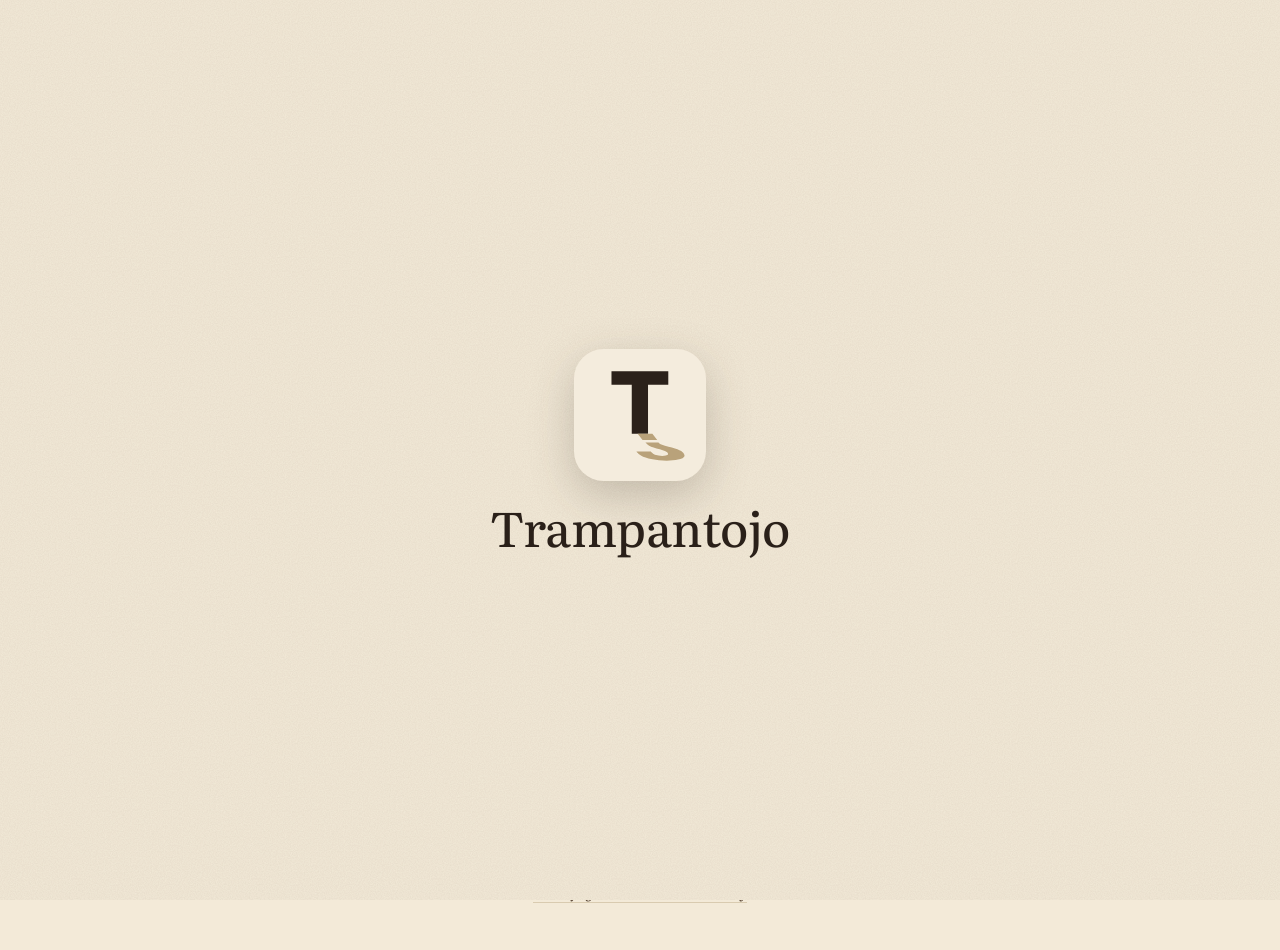
==== commit fe7241ce: "Tres intentos por reto y comprobación solo con «Comprobar» Ya no se comprueba la palabra al llenar l" ====
--- a/index.html
+++ b/index.html
@@ -230,6 +230,7 @@
       <p>Cada día hay tres retos nuevos, de menos a más difícil. Cada pista tiene dos lecturas: la de la superficie, que parece una frase normal, y la oculta, que explica cómo se construye la respuesta.</p>
       <p>Toda pista tiene una <span class="muestra muestra-def">definición</span>, al principio o al final, y un <span class="muestra muestra-ind">juego de palabras</span>, señalado casi siempre por un <em>indicador</em>. El número entre paréntesis es la longitud de la respuesta.</p>
       <p>No importan las tildes ni las mayúsculas (á = a), pero la <strong>ñ</strong> es una letra distinta de la n.</p>
+      <p>Tienes <strong>tres intentos</strong> por reto: cada vez que compruebas una respuesta equivocada gastas uno. Si se acaban, el reto cuenta como fallado y se te enseña la solución. La racha sigue mientras termines los retos del día.</p>
       <h3 class="sobretitulo">Los trucos</h3>
       <dl class="glosario" id="d-glosario"></dl>
       <h3 class="sobretitulo">Las ayudas</h3>
@@ -238,7 +239,7 @@
         <li>Revelar el tipo de juego.</li>
         <li>Destapar una letra (puedes repetirla).</li>
       </ol>
-      <p class="discreto">Al compartir tu resultado solo se ve cuántas ayudas usaste, nunca la respuesta.</p>
+      <p class="discreto">Al compartir tu resultado solo se ve cuántas ayudas usaste y qué retos fallaste, nunca la respuesta.</p>
       <div class="acciones acciones-columna">
         <button type="button" class="boton" id="d-tutorial">REPETIR TUTORIAL</button>
       </div>
--- a/css/estilos.css
+++ b/css/estilos.css
@@ -628,6 +628,14 @@
   100% { transform: none; }
 }
 
+.casilla.fallo {
+  background: color-mix(in srgb, var(--papel-alto) 80%, var(--alerta));
+  border-color: transparent;
+  border-bottom-color: var(--alerta);
+  color: var(--tinta);
+  animation: voltear .55s cubic-bezier(.3, .7, .3, 1.2) calc(var(--i, 0) * 80ms) both;
+}
+
 .casillas.sacude { animation: sacudida .45s cubic-bezier(.36, .07, .19, .97); }
 @keyframes sacudida {
   15% { transform: translateX(-6px); }
@@ -883,6 +891,7 @@
 }
 .semana .limpia .punto { background: var(--verde); border-color: var(--verde); }
 .semana .con-ayudas .punto { background: var(--ambar); border-color: var(--ambar); }
+.semana .con-fallos .punto { background: var(--alerta); border-color: var(--alerta); }
 .letra-dia { font-size: .72rem; font-weight: 600; color: var(--tinta-3); }
 .semana .hoy .letra-dia { color: var(--acento); }
 
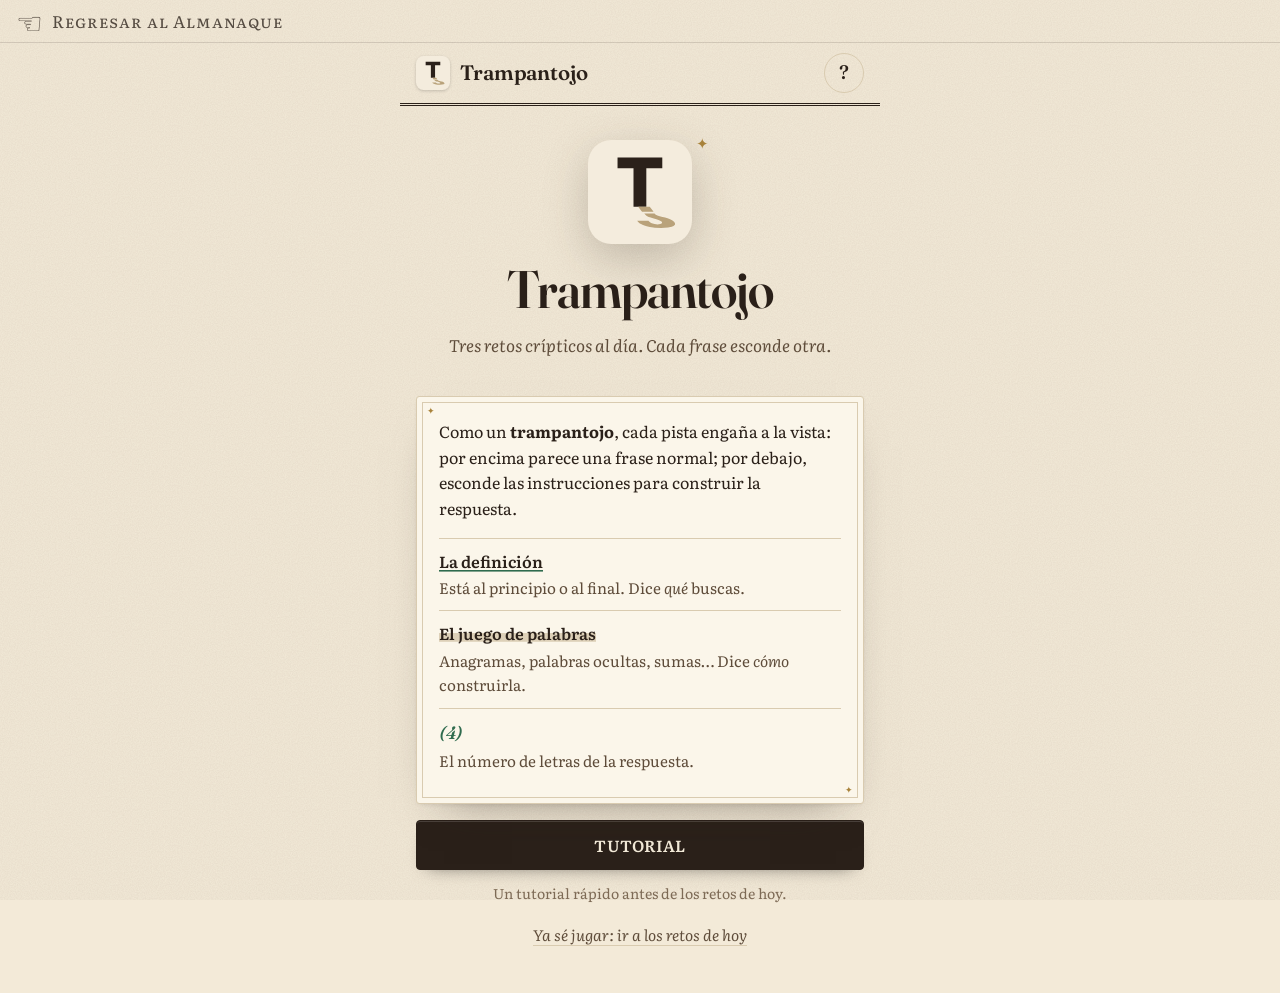
==== commit 7a80ac3c: "«Compartir resultado» con el formato común de Almanaque y vista previa con el icono El texto compart" ====
--- a/index.html
+++ b/index.html
@@ -5,15 +5,28 @@
   <meta name="viewport" content="width=device-width, initial-scale=1, viewport-fit=cover">
   <title>Trampantojo</title>
   <meta name="description" content="Trampantojo: tres retos crípticos al día, en español. Cada frase esconde otra.">
+  <!-- Vista previa al compartir el enlace (WhatsApp, X, Bluesky…): el icono del juego. -->
+  <meta property="og:type" content="website">
+  <meta property="og:site_name" content="Almanaque">
+  <meta property="og:title" content="Trampantojo">
+  <meta property="og:description" content="Trampantojo: tres retos crípticos al día, en español. Cada frase esconde otra.">
+  <meta property="og:url" content="https://joseleking.github.io/Trampantojo/">
+  <meta property="og:image" content="https://joseleking.github.io/Trampantojo/img/icon-512.png">
+  <meta property="og:image:width" content="512">
+  <meta property="og:image:height" content="512">
+  <meta property="og:image:alt" content="Icono de Trampantojo">
+  <meta name="twitter:card" content="summary">
   <meta name="theme-color" content="#F3EAD8" id="meta-tema">
   <link rel="icon" href="img/logo.svg" type="image/svg+xml">
   <link rel="apple-touch-icon" href="img/apple-touch-icon.png">
   <script>
-    // Aplica el tema guardado antes de pintar, para evitar el destello.
+    // Modo claro u oscuro: el que se elija en Almanaque, común a todos los juegos. Sin elegir, claro.
+    // Se aplica antes de pintar, para evitar el destello.
     try {
-      var t = localStorage.getItem('trampantojo:tema');
-      if (t === 'claro') document.documentElement.dataset.theme = 'light';
-      if (t === 'oscuro') document.documentElement.dataset.theme = 'dark';
+      if (localStorage.getItem('almanaque:tema') === 'dark') {
+        document.documentElement.dataset.theme = 'dark';
+        document.getElementById('meta-tema').content = '#1D1813';
+      }
     } catch (e) {}
   </script>
   <link rel="preconnect" href="https://fonts.googleapis.com">
@@ -32,8 +45,6 @@
         <path d="M469.5 564 535.5 564 557.5 592 491.5 592ZM504 603 563 603 565 606 570 610 579 614 592 618 608 622 623 626 637 630 648 634 657 638 665 642 670 646 674 650 677 654 679 658 680 662 679 666 676 670 671 674 661 678 640 682 600 685.5 565 683 536 679 518 675 505 671 494 667 486 663 479 659 474 655 470 651 466 647 464 644 529 644 530 646 534 650 539 654 547 658 563 662 580 664.5 596 662 605 658 606 654 604 650 600 646 592 642 582 638 569 634 554 630 541 626 530 622 521 618 515 614 511 610 507 606Z" fill="#B9A27A"/>
       </g>
     </symbol>
-    <symbol id="i-luna" viewBox="0 0 24 24"><path d="M20 14.5A8 8 0 0 1 9.5 4a8 8 0 1 0 10.5 10.5z" fill="none" stroke="currentColor" stroke-width="1.6" stroke-linejoin="round"/></symbol>
-    <symbol id="i-sol" viewBox="0 0 24 24"><g fill="none" stroke="currentColor" stroke-width="1.6" stroke-linecap="round"><circle cx="12" cy="12" r="4"/><path d="M12 2.5v2.2M12 19.3v2.2M2.5 12h2.2M19.3 12h2.2M5.3 5.3l1.6 1.6M17.1 17.1l1.6 1.6M5.3 18.7l1.6-1.6M17.1 6.9l1.6-1.6"/></g></symbol>
     <symbol id="i-compartir" viewBox="0 0 24 24"><g fill="none" stroke="currentColor" stroke-width="1.7" stroke-linecap="round" stroke-linejoin="round"><path d="M12 15V3.5M7.5 8 12 3.5 16.5 8"/><path d="M5 12.5v6A2 2 0 0 0 7 20.5h10a2 2 0 0 0 2-2v-6"/></g></symbol>
   </svg>
 
@@ -50,10 +61,6 @@
     </a>
     <div class="cabecera-acciones">
       <button type="button" class="boton-icono" id="b-ayuda" aria-label="Cómo se juega"><span aria-hidden="true">?</span></button>
-      <button type="button" class="boton-icono" id="b-tema" aria-label="Cambiar a modo oscuro">
-        <svg class="icono-luna" aria-hidden="true"><use href="#i-luna"/></svg>
-        <svg class="icono-sol" aria-hidden="true"><use href="#i-sol"/></svg>
-      </button>
     </div>
   </header>
 
--- a/css/estilos.css
+++ b/css/estilos.css
@@ -27,40 +27,9 @@
   --acierto-tinta: #F3EAD8;
   --sombra: 0 1px 0 rgba(255, 255, 255, .6) inset, 0 22px 44px -28px rgba(42, 32, 25, .5), 0 2px 6px -3px rgba(42, 32, 25, .18);
   --grano: url("data:image/svg+xml,%3Csvg xmlns='http://www.w3.org/2000/svg' width='180' height='180'%3E%3Cfilter id='n'%3E%3CfeTurbulence type='fractalNoise' baseFrequency='.85' numOctaves='3' stitchTiles='stitch'/%3E%3CfeColorMatrix values='0 0 0 0 .16 0 0 0 0 .12 0 0 0 0 .08 0 0 0 .1 0'/%3E%3C/filter%3E%3Crect width='100%25' height='100%25' filter='url(%23n)'/%3E%3C/svg%3E");
-  --ver-luna: block;
-  --ver-sol: none;
 
   --f-display: 'Fraunces', 'Iowan Old Style', Georgia, serif;
   --f-texto: 'Literata', 'Iowan Old Style', Georgia, serif;
-}
-
-@media (prefers-color-scheme: dark) {
-  :root:not([data-theme="light"]) {
-    color-scheme: dark;
-    --papel: #1D1813;
-    --papel-alto: #2A231C;
-    --papel-hondo: #15110D;
-    --tinta: #EFE4CF;
-    --tinta-2: #C2B196;
-    --tinta-3: #9C8A72;
-    --linea: #3E3327;
-    --regla: #B3A18A;
-    --acento: #8CC4A2;
-    --acento-suave: rgba(140, 196, 162, .14);
-    --alerta: #E58A7F;
-    --oro: #D6A46D;
-    --oro-texto: #DDB27F;
-    --marcador: rgba(185, 162, 122, .26);
-    --azul: #93B6D6;
-    --verde: #8FC08A;
-    --ambar: #DDB25C;
-    --acierto-fondo: #EFE4CF;
-    --acierto-tinta: #2A2019;
-    --sombra: 0 1px 0 rgba(255, 255, 255, .04) inset, 0 24px 48px -26px rgba(0, 0, 0, .85), 0 2px 8px -3px rgba(0, 0, 0, .5);
-    --grano: url("data:image/svg+xml,%3Csvg xmlns='http://www.w3.org/2000/svg' width='180' height='180'%3E%3Cfilter id='n'%3E%3CfeTurbulence type='fractalNoise' baseFrequency='.85' numOctaves='3' stitchTiles='stitch'/%3E%3CfeColorMatrix values='0 0 0 0 .94 0 0 0 0 .89 0 0 0 0 .81 0 0 0 .05 0'/%3E%3C/filter%3E%3Crect width='100%25' height='100%25' filter='url(%23n)'/%3E%3C/svg%3E");
-    --ver-luna: none;
-    --ver-sol: block;
-  }
 }
 
 :root[data-theme="dark"] {
@@ -86,8 +55,6 @@
   --acierto-tinta: #2A2019;
   --sombra: 0 1px 0 rgba(255, 255, 255, .04) inset, 0 24px 48px -26px rgba(0, 0, 0, .85), 0 2px 8px -3px rgba(0, 0, 0, .5);
   --grano: url("data:image/svg+xml,%3Csvg xmlns='http://www.w3.org/2000/svg' width='180' height='180'%3E%3Cfilter id='n'%3E%3CfeTurbulence type='fractalNoise' baseFrequency='.85' numOctaves='3' stitchTiles='stitch'/%3E%3CfeColorMatrix values='0 0 0 0 .94 0 0 0 0 .89 0 0 0 0 .81 0 0 0 .05 0'/%3E%3C/filter%3E%3Crect width='100%25' height='100%25' filter='url(%23n)'/%3E%3C/svg%3E");
-  --ver-luna: none;
-  --ver-sol: block;
 }
 
 /* ── Base ─────────────────────────────────────────────────────────── */
@@ -198,8 +165,6 @@
 }
 .boton-icono:hover { background: var(--papel-alto); border-color: var(--tinta-3); }
 .boton-icono svg { width: 20px; height: 20px; }
-.icono-luna { display: var(--ver-luna); }
-.icono-sol { display: var(--ver-sol); }
 
 /* ── Escena ───────────────────────────────────────────────────────── */
 
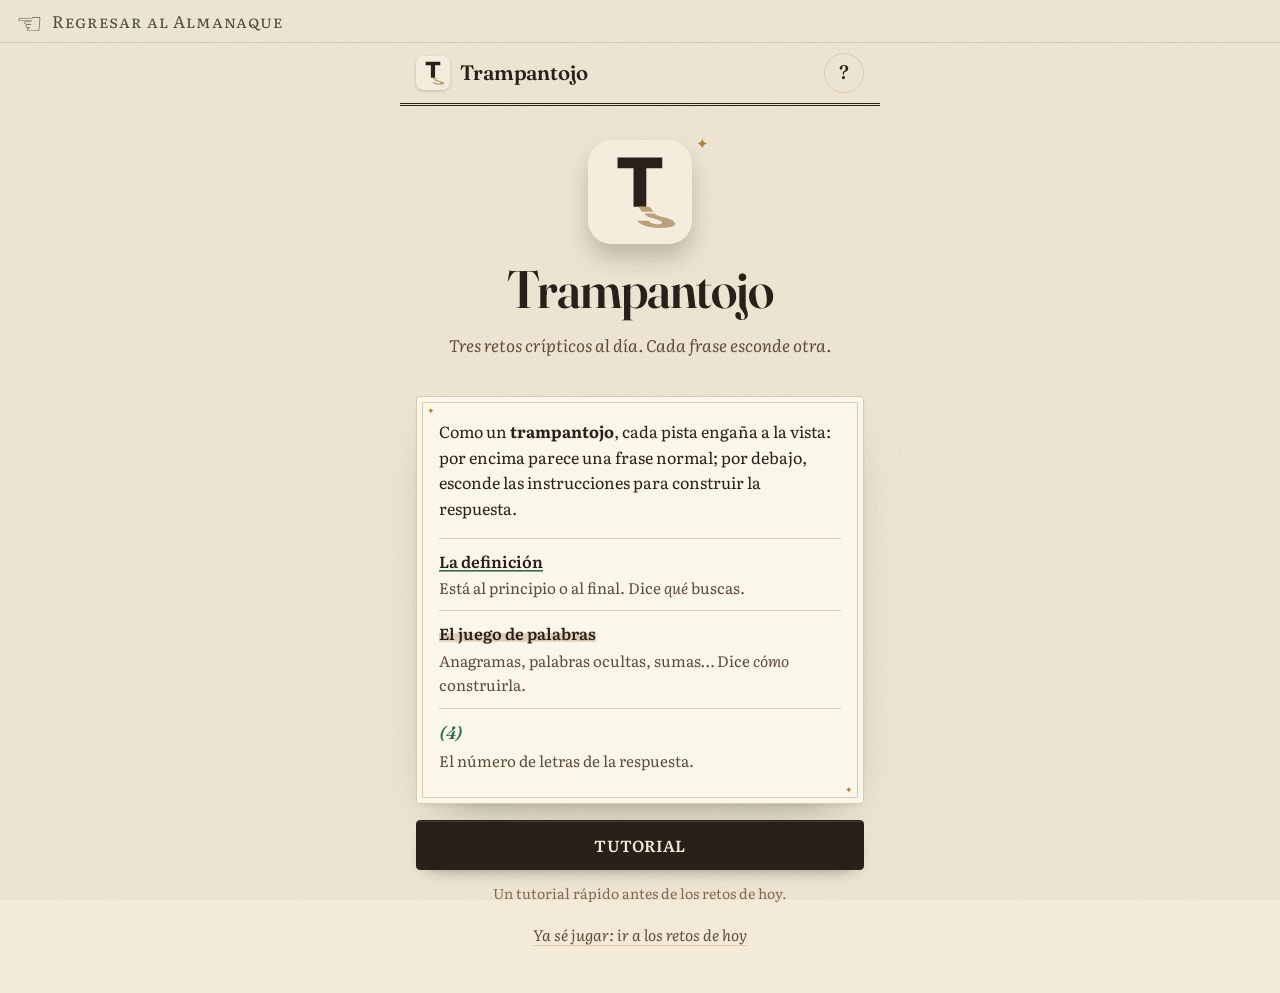
==== commit fb9d7f02: "Portada: sin esquinas oscuras en el logo y sombra de la T animada La sombra del logo pasa de drop-sh" ====
--- a/index.html
+++ b/index.html
@@ -42,7 +42,7 @@
       <rect x="80" y="80" width="800" height="800" rx="180" fill="#F4ECDD"/>
       <g transform="translate(480 480) scale(1.35) translate(-480 -480)">
         <path d="M352 284h255v60h-91v220h-73V344h-91z" fill="#2B211A"/>
-        <path d="M469.5 564 535.5 564 557.5 592 491.5 592ZM504 603 563 603 565 606 570 610 579 614 592 618 608 622 623 626 637 630 648 634 657 638 665 642 670 646 674 650 677 654 679 658 680 662 679 666 676 670 671 674 661 678 640 682 600 685.5 565 683 536 679 518 675 505 671 494 667 486 663 479 659 474 655 470 651 466 647 464 644 529 644 530 646 534 650 539 654 547 658 563 662 580 664.5 596 662 605 658 606 654 604 650 600 646 592 642 582 638 569 634 554 630 541 626 530 622 521 618 515 614 511 610 507 606Z" fill="#B9A27A"/>
+        <path d="M469.5 564 535.5 564 557.5 592 491.5 592ZM504 603 563 603 565 606 570 610 579 614 592 618 608 622 623 626 637 630 648 634 657 638 665 642 670 646 674 650 677 654 679 658 680 662 679 666 676 670 671 674 661 678 640 682 600 685.5 565 683 536 679 518 675 505 671 494 667 486 663 479 659 474 655 470 651 466 647 464 644 529 644 530 646 534 650 539 654 547 658 563 662 580 664.5 596 662 605 658 606 654 604 650 600 646 592 642 582 638 569 634 554 630 541 626 530 622 521 618 515 614 511 610 507 606Z" class="logo-sombra" fill="#B9A27A"/>
       </g>
     </symbol>
     <symbol id="i-compartir" viewBox="0 0 24 24"><g fill="none" stroke="currentColor" stroke-width="1.7" stroke-linecap="round" stroke-linejoin="round"><path d="M12 15V3.5M7.5 8 12 3.5 16.5 8"/><path d="M5 12.5v6A2 2 0 0 0 7 20.5h10a2 2 0 0 0 2-2v-6"/></g></symbol>
--- a/css/estilos.css
+++ b/css/estilos.css
@@ -305,8 +305,10 @@
 .arranque-logo {
   width: 132px;
   height: 132px;
-  filter: drop-shadow(0 14px 22px rgba(42, 32, 25, .22));
+  border-radius: 22.5%;
+  box-shadow: 0 14px 22px rgba(42, 32, 25, .22);
   animation: aparece .6s ease-out both;
+  --sombra-logo: sombra-logo 3.6s ease-in-out infinite;
 }
 .arranque-nombre {
   margin: 0;
@@ -327,7 +329,27 @@
   padding: 34px 0 26px;
   text-align: center;
 }
-.portada-caja { width: 104px; height: 104px; filter: drop-shadow(0 14px 22px rgba(42, 32, 25, .22)); }
+.portada-caja {
+  width: 104px;
+  height: 104px;
+  /* Sombra con border-radius (22.5% = rx 180 / 800 del logo) en vez de
+     drop-shadow: algunos navegadores la calculan sobre el cuadrado del <svg>
+     y aparecen esquinas oscuras. */
+  border-radius: 22.5%;
+  box-shadow: 0 14px 22px rgba(42, 32, 25, .22);
+}
+/* La sombra en forma de interrogación del logo se mece, como si se moviera
+   la luz. La animación llega al <use> mediante la variable --sombra-logo. */
+.logo-sombra {
+  transform-box: fill-box;
+  transform-origin: 50% 0;
+  animation: var(--sombra-logo, none);
+}
+@keyframes sombra-logo {
+  0%, 100% { transform: skewX(0) scale(1, 1); }
+  30% { transform: skewX(-34deg) scale(1.08, 1.14); }
+  70% { transform: skewX(28deg) scale(.94, .88); }
+}
 .portada::after {
   content: '✦';
   position: absolute;
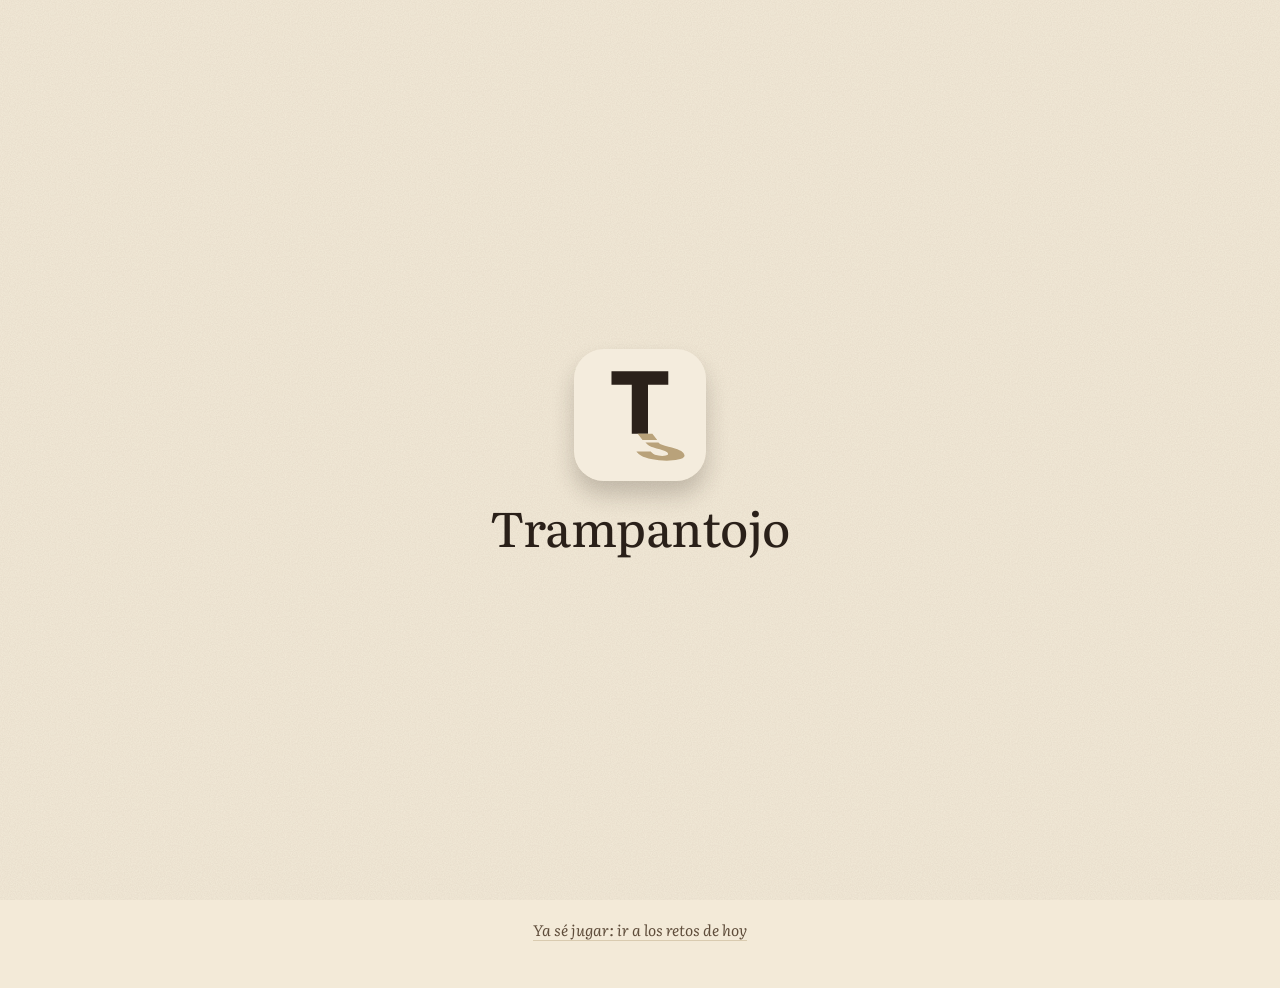
==== commit 1f41a79d: "Portada: la sombra del logo va en un span que envuelve el svg Safari pintaba la sombra sobre el cuad" ====
--- a/index.html
+++ b/index.html
@@ -50,7 +50,7 @@
 
   <!-- Portada de arranque -->
   <div class="arranque" id="arranque" aria-hidden="true">
-    <svg class="arranque-logo"><use href="#i-logo"/></svg>
+    <span class="arranque-logo"><svg><use href="#i-logo"/></svg></span>
     <p class="arranque-nombre">Trampantojo</p>
   </div>
 
@@ -84,7 +84,7 @@
     <!-- Presentación / primera visita -->
     <section class="pantalla" id="p-intro" hidden>
       <div class="portada">
-        <svg class="portada-caja" aria-hidden="true"><use href="#i-logo"/></svg>
+        <span class="portada-caja" aria-hidden="true"><svg><use href="#i-logo"/></svg></span>
         <h1 class="portada-titulo" tabindex="-1" data-foco>Trampantojo</h1>
         <p class="portada-lema">Tres retos crípticos al día. Cada frase esconde otra.</p>
       </div>
@@ -175,7 +175,7 @@
     <!-- Fin del tutorial -->
     <section class="pantalla" id="p-fin-tutorial" hidden>
       <div class="portada portada-compacta">
-        <svg class="portada-caja" aria-hidden="true"><use href="#i-logo"/></svg>
+        <span class="portada-caja" aria-hidden="true"><svg><use href="#i-logo"/></svg></span>
         <h1 class="titulo" tabindex="-1" data-foco>Ya sabes mirar dos veces</h1>
       </div>
       <div class="tarjeta tarjeta-texto">
--- a/css/estilos.css
+++ b/css/estilos.css
@@ -305,8 +305,6 @@
 .arranque-logo {
   width: 132px;
   height: 132px;
-  border-radius: 22.5%;
-  box-shadow: 0 14px 22px rgba(42, 32, 25, .22);
   animation: aparece .6s ease-out both;
   --sombra-logo: sombra-logo 3.6s ease-in-out infinite;
 }
@@ -332,12 +330,22 @@
 .portada-caja {
   width: 104px;
   height: 104px;
-  /* Sombra con border-radius (22.5% = rx 180 / 800 del logo) en vez de
-     drop-shadow: algunos navegadores la calculan sobre el cuadrado del <svg>
-     y aparecen esquinas oscuras. */
+}
+/* La sombra y el redondeo van en un <span> que envuelve el <svg>, no en el
+   propio <svg>: Safari pinta la sombra sobre el cuadrado del <svg> (más aún
+   si su contenido está animado) y aparecen esquinas oscuras. 22.5% = rx 180
+   / 800 del logo; overflow recorta cualquier resto fuera de la forma. */
+.arranque-logo,
+.portada-caja {
+  display: block;
+  margin-inline: auto;
   border-radius: 22.5%;
+  overflow: hidden;
   box-shadow: 0 14px 22px rgba(42, 32, 25, .22);
-}
+  isolation: isolate;
+}
+.arranque-logo svg,
+.portada-caja svg { display: block; width: 100%; height: 100%; }
 /* La sombra en forma de interrogación del logo se mece, como si se moviera
    la luz. La animación llega al <use> mediante la variable --sombra-logo. */
 .logo-sombra {
